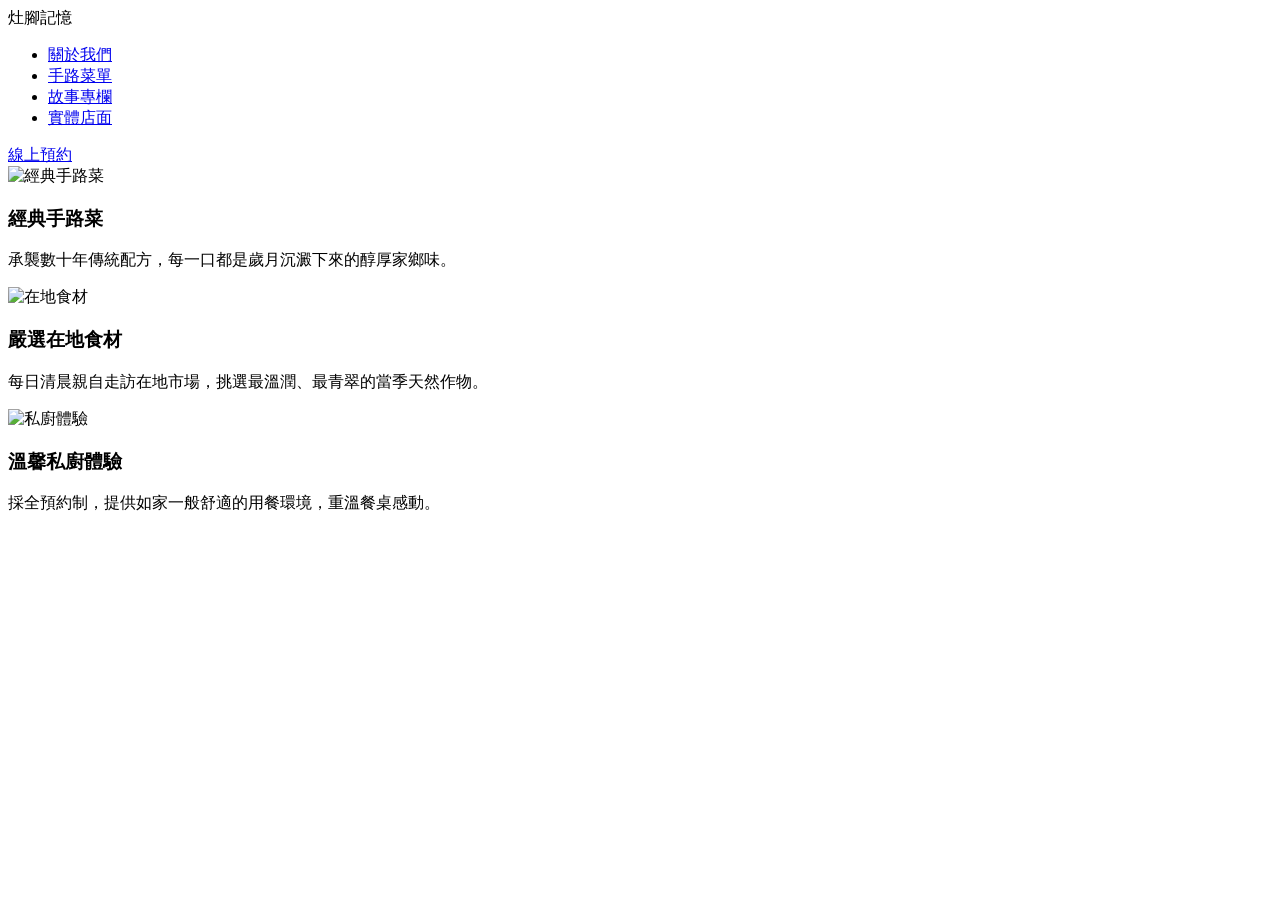
==== Q2/index.html @ 017bb363 "Create index.html" ====
<!DOCTYPE html>
<html lang="zh-Hant">
<head>
    <meta charset="UTF-8">
    <meta name="viewport" content="width=device-width, initial-scale=1.0">
    <title>Q2: Flex - 介面組件</title>
    <link rel="stylesheet" href="style.css">
</head>
<body>

    <nav class="navbar">
        <div class="nav-logo">灶腳記憶</div>
        <ul class="nav-links">
            <li><a href="#">關於我們</a></li>
            <li><a href="#">手路菜單</a></li>
            <li><a href="#">故事專欄</a></li>
            <li><a href="#">實體店面</a></li>
        </ul>
        <a href="#" class="nav-cta">線上預約</a>
    </nav>

    <main class="card-container">
        <section class="card-row">
            
            <article class="flex-card">
                <img src="images/thumb1.jpg" alt="經典手路菜" class="card-thumb">
                <div class="card-content">
                    <h3 class="card-item-title">經典手路菜</h3>
                    <p class="card-item-desc">承襲數十年傳統配方，每一口都是歲月沉澱下來的醇厚家鄉味。</p>
                </div>
            </article>

            <article class="flex-card">
                <img src="images/thumb2.jpg" alt="在地食材" class="card-thumb">
                <div class="card-content">
                    <h3 class="card-item-title">嚴選在地食材</h3>
                    <p class="card-item-desc">每日清晨親自走訪在地市場，挑選最溫潤、最青翠的當季天然作物。</p>
                </div>
            </article>

            <article class="flex-card">
                <img src="images/thumb3.jpg" alt="私廚體驗" class="card-thumb">
                <div class="card-content">
                    <h3 class="card-item-title">溫馨私廚體驗</h3>
                    <p class="card-item-desc">採全預約制，提供如家一般舒適的用餐環境，重溫餐桌感動。</p>
                </div>
            </article>

        </section>
    </main>

</body>
</html>
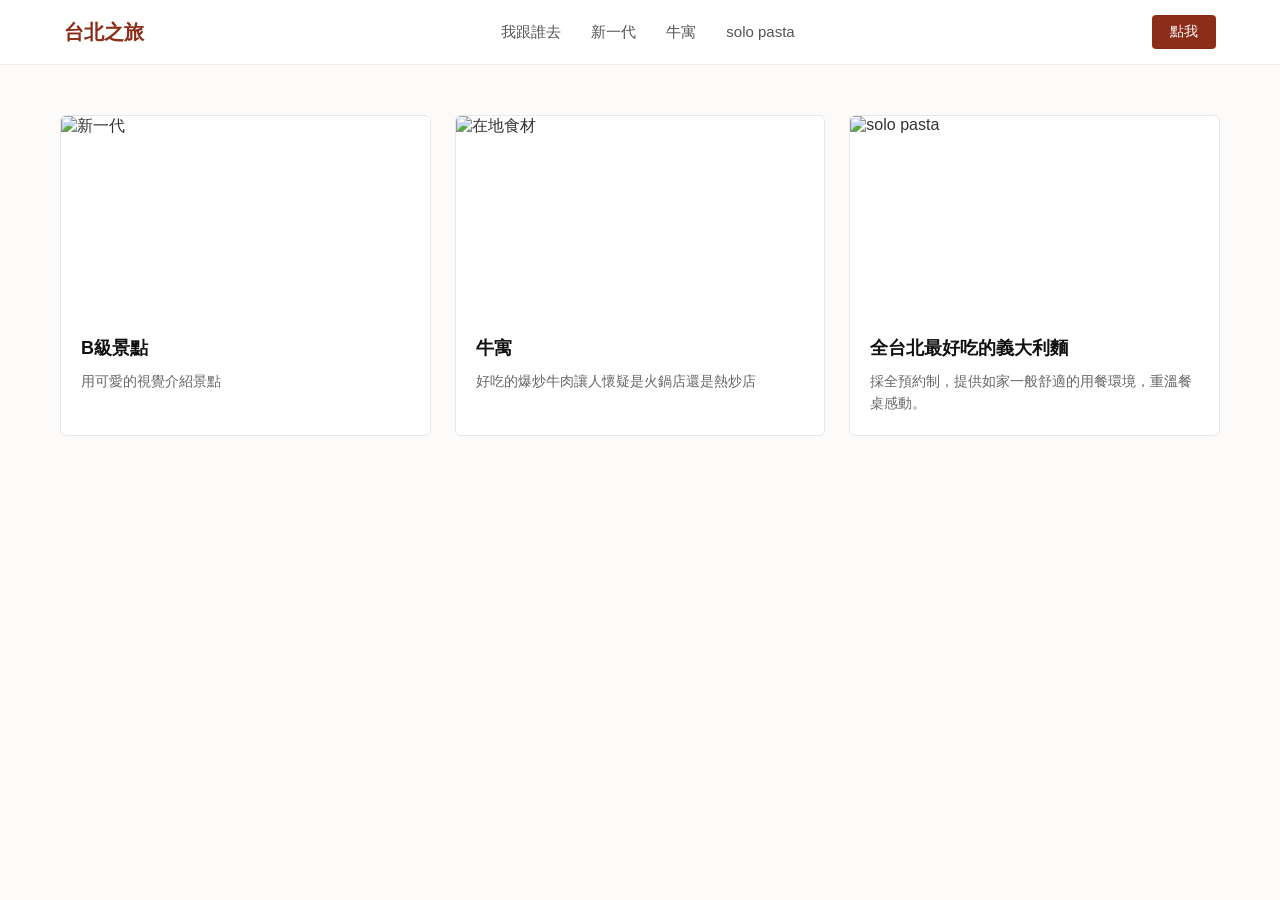
==== commit cc55c8f8: "Update index.html" ====
--- a/Q2/index.html
+++ b/Q2/index.html
@@ -9,39 +9,39 @@
 <body>
 
     <nav class="navbar">
-        <div class="nav-logo">灶腳記憶</div>
+        <div class="nav-logo">台北之旅</div>
         <ul class="nav-links">
-            <li><a href="#">關於我們</a></li>
-            <li><a href="#">手路菜單</a></li>
-            <li><a href="#">故事專欄</a></li>
-            <li><a href="#">實體店面</a></li>
+            <li><a href="#">我跟誰去</a></li>
+            <li><a href="#">新一代</a></li>
+            <li><a href="#">牛寓</a></li>
+            <li><a href="#">solo pasta</a></li>
         </ul>
-        <a href="#" class="nav-cta">線上預約</a>
+        <a href="#" class="nav-cta">點我</a>
     </nav>
 
     <main class="card-container">
         <section class="card-row">
             
             <article class="flex-card">
-                <img src="images/thumb1.jpg" alt="經典手路菜" class="card-thumb">
+                <img src="images/thumb1.jpg" alt="新一代" class="card-thumb">
                 <div class="card-content">
-                    <h3 class="card-item-title">經典手路菜</h3>
-                    <p class="card-item-desc">承襲數十年傳統配方，每一口都是歲月沉澱下來的醇厚家鄉味。</p>
+                    <h3 class="card-item-title">B級景點</h3>
+                    <p class="card-item-desc">用可愛的視覺介紹景點</p>
                 </div>
             </article>
 
             <article class="flex-card">
                 <img src="images/thumb2.jpg" alt="在地食材" class="card-thumb">
                 <div class="card-content">
-                    <h3 class="card-item-title">嚴選在地食材</h3>
-                    <p class="card-item-desc">每日清晨親自走訪在地市場，挑選最溫潤、最青翠的當季天然作物。</p>
+                    <h3 class="card-item-title">牛寓</h3>
+                    <p class="card-item-desc">好吃的爆炒牛肉讓人懷疑是火鍋店還是熱炒店</p>
                 </div>
             </article>
 
             <article class="flex-card">
-                <img src="images/thumb3.jpg" alt="私廚體驗" class="card-thumb">
+                <img src="images/thumb3.jpg" alt="solo pasta" class="card-thumb">
                 <div class="card-content">
-                    <h3 class="card-item-title">溫馨私廚體驗</h3>
+                    <h3 class="card-item-title">全台北最好吃的義大利麵</h3>
                     <p class="card-item-desc">採全預約制，提供如家一般舒適的用餐環境，重溫餐桌感動。</p>
                 </div>
             </article>
--- a/Q2/style.css
+++ b/Q2/style.css
@@ -0,0 +1,139 @@
+* {
+    margin: 0;
+    padding: 0;
+    box-sizing: border-box;
+}
+
+body {
+    background-color: #fcfbfa;
+    font-family: sans-serif;
+    color: #333;
+}
+
+/* ==========================================
+   1. 導覽列組件 (Flex 應用)
+   ========================================== */
+.navbar {
+    display: flex;
+    justify-content: space-between; /* 題目要求：主軸對齊 */
+    align-items: center;            /* 題目要求：交叉軸對齊 */
+    gap: 20px;                      /* 題目要求：間距 */
+    padding: 15px 5%;
+    background-color: #ffffff;
+    border-bottom: 1px solid #eee;
+}
+
+.nav-logo {
+    font-size: 20px;
+    font-weight: bold;
+    color: #8c2d19; /* 復古紅 */
+}
+
+.nav-links {
+    display: flex;
+    list-style: none;
+    gap: 30px; /* 連結之間的間距 */
+}
+
+.nav-links a {
+    text-decoration: none;
+    color: #555;
+    font-size: 15px;
+}
+
+.nav-cta {
+    text-decoration: none;
+    background-color: #8c2d19;
+    color: white;
+    padding: 8px 18px;
+    border-radius: 4px;
+    font-size: 14px;
+}
+
+/* ==========================================
+   2. 卡片列組件 (Flex 應用)
+   ========================================== */
+.card-container {
+    max-width: 1200px;
+    margin: 50px auto;
+    padding: 0 20px;
+}
+
+.card-row {
+    display: flex;
+    justify-content: space-between; /* 題目要求 */
+    align-items: stretch;           /* 讓所有卡片高度保持一致 */
+    gap: 24px;                      /* 題目要求 */
+}
+
+.flex-card {
+    display: flex;
+    flex-direction: column;         /* 卡片內部圖片與文字垂直排列 */
+    flex-grow: 1;                   /* 題目要求：不使用固定寬度，使用 flex-grow 彈性拉伸 */
+    flex-basis: 30%;                /* 預設分配約 30% 的基礎寬度 */
+    background-color: white;
+    border: 1px solid #e8e8e8;
+    border-radius: 6px;
+    overflow: hidden;
+}
+
+.card-thumb {
+    width: 100%;
+    height: 200px;
+    object-fit: cover;              /* 防止圖片變形 */
+}
+
+.card-content {
+    padding: 20px;
+}
+
+.card-item-title {
+    font-size: 18px;
+    margin-bottom: 10px;
+    color: #111;
+}
+
+.card-item-desc {
+    font-size: 14px;
+    color: #666;
+    line-height: 1.6;
+}
+
+/* ==========================================
+   3. 響應式斷點設計 (RWD 320px, 768px, 1200px)
+   ========================================== */
+
+/* 平板尺寸 (768px 以下) */
+@media (max-width: 768px) {
+    .nav-links {
+        gap: 15px; /* 縮小導覽連結間距 */
+    }
+    .nav-links a {
+        font-size: 14px;
+    }
+}
+
+/* 手機尺寸 (480px / 320px 適用) */
+@media (max-width: 600px) {
+    /* 導覽列改為垂直向排列以防破版 */
+    .navbar {
+        flex-direction: column;
+        gap: 12px;
+        text-align: center;
+        padding: 15px;
+    }
+    
+    .nav-links {
+        gap: 10px;
+    }
+
+    /* 卡片列從橫排「變形」為單欄直排 */
+    .card-row {
+        flex-direction: column;
+        gap: 20px;
+    }
+    
+    .flex-card {
+        flex-basis: 100%; /* 手機版時佔滿 100% 寬度 */
+    }
+}
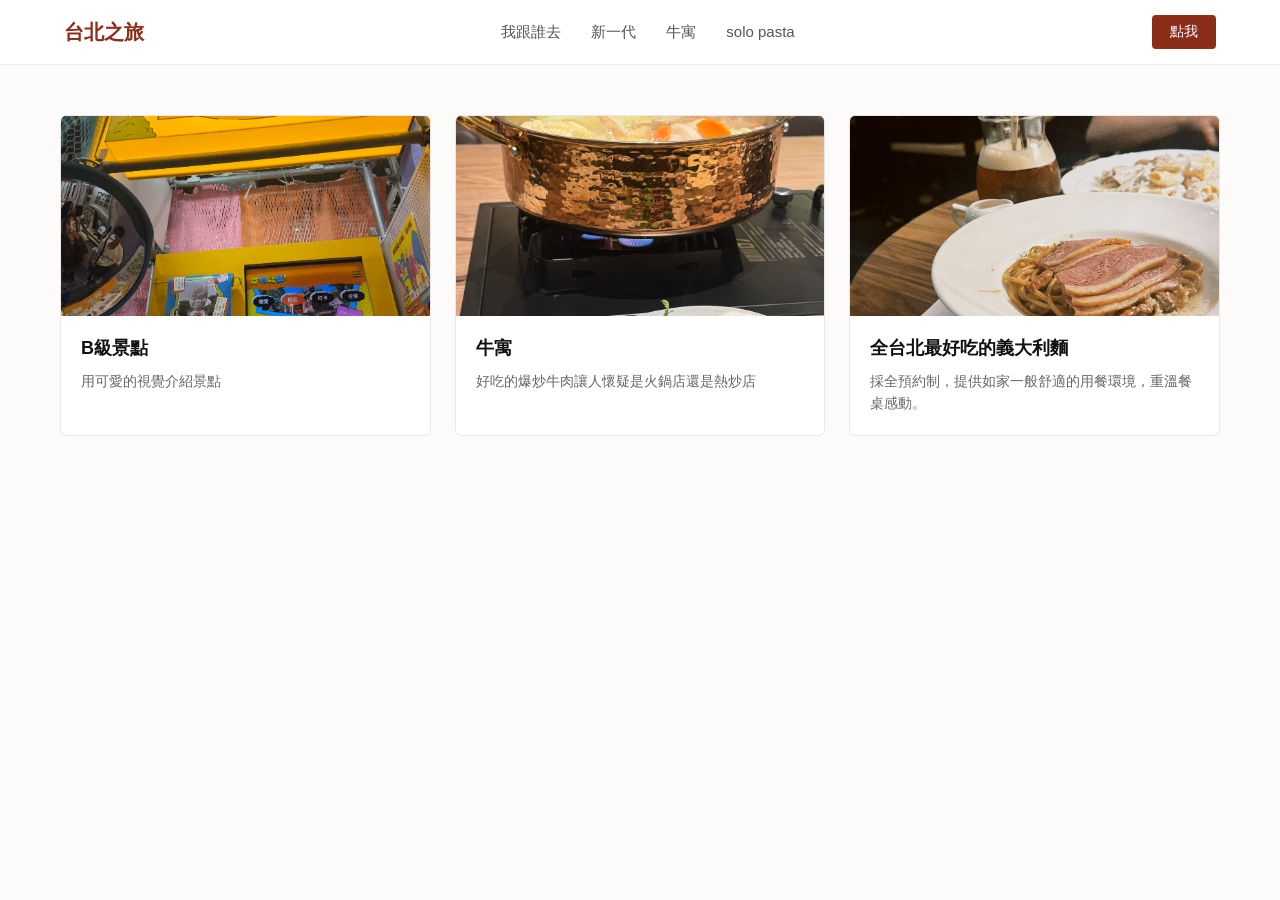
==== commit 8d6ef0da: "Update index.html" ====
--- a/Q2/index.html
+++ b/Q2/index.html
@@ -23,7 +23,7 @@
         <section class="card-row">
             
             <article class="flex-card">
-                <img src="images/thumb1.jpg" alt="新一代" class="card-thumb">
+                <img src="images/IMG_3211.jpeg" alt="新一代" class="card-thumb">
                 <div class="card-content">
                     <h3 class="card-item-title">B級景點</h3>
                     <p class="card-item-desc">用可愛的視覺介紹景點</p>
@@ -31,7 +31,7 @@
             </article>
 
             <article class="flex-card">
-                <img src="images/thumb2.jpg" alt="在地食材" class="card-thumb">
+                <img src="images/IMG_3214.jpeg" alt="在地食材" class="card-thumb">
                 <div class="card-content">
                     <h3 class="card-item-title">牛寓</h3>
                     <p class="card-item-desc">好吃的爆炒牛肉讓人懷疑是火鍋店還是熱炒店</p>
@@ -39,7 +39,7 @@
             </article>
 
             <article class="flex-card">
-                <img src="images/thumb3.jpg" alt="solo pasta" class="card-thumb">
+                <img src="images/classicu 2026-05-24 1233246BE937187066.jpeg" alt="solo pasta" class="card-thumb">
                 <div class="card-content">
                     <h3 class="card-item-title">全台北最好吃的義大利麵</h3>
                     <p class="card-item-desc">採全預約制，提供如家一般舒適的用餐環境，重溫餐桌感動。</p>
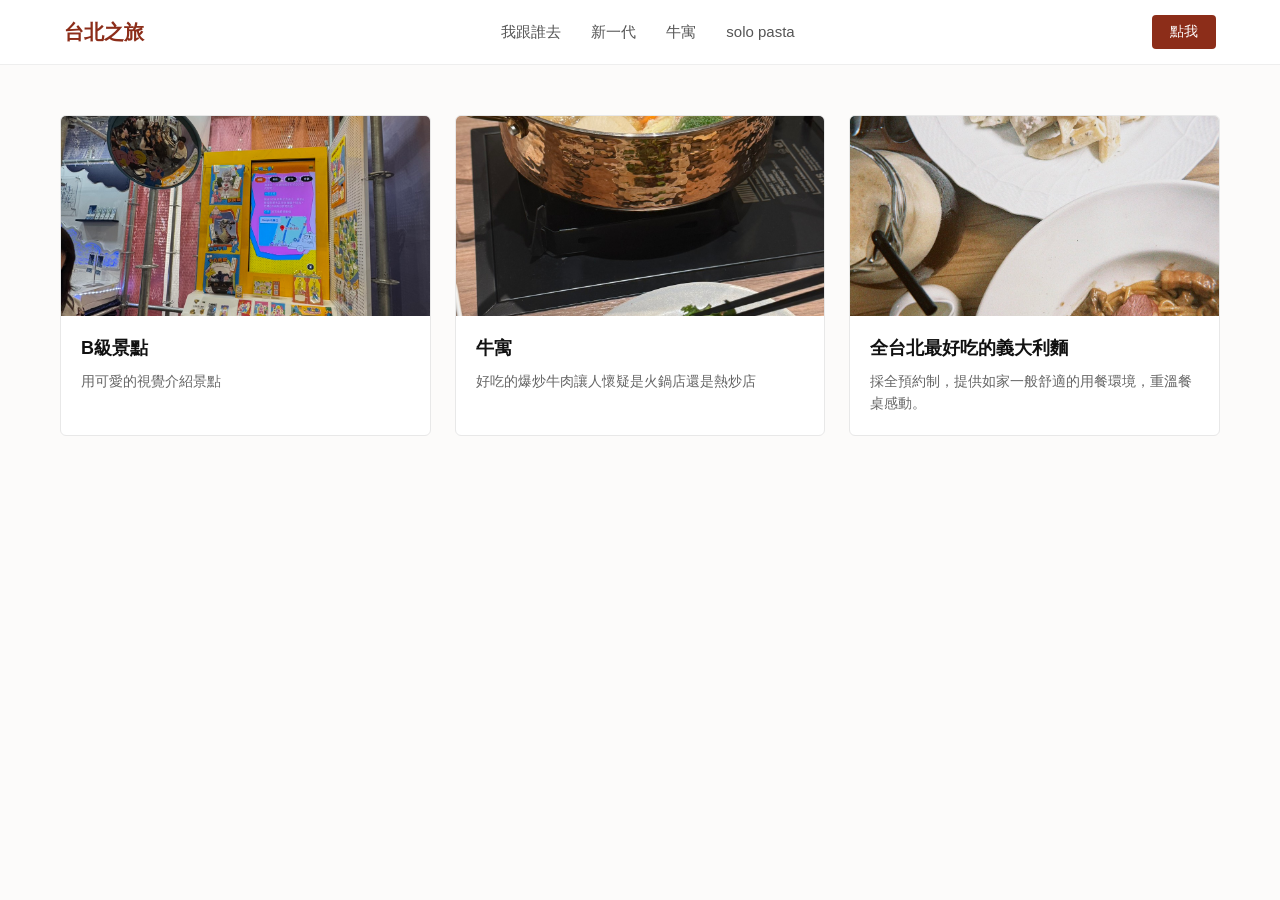
==== commit 01c9298e: "Update index.html" ====
--- a/Q2/index.html
+++ b/Q2/index.html
@@ -23,7 +23,7 @@
         <section class="card-row">
             
             <article class="flex-card">
-                <img src="images/IMG_3211.jpeg" alt="新一代" class="card-thumb">
+                <img src="images/S__24698883.jpg" alt="新一代" class="card-thumb">
                 <div class="card-content">
                     <h3 class="card-item-title">B級景點</h3>
                     <p class="card-item-desc">用可愛的視覺介紹景點</p>
@@ -31,7 +31,7 @@
             </article>
 
             <article class="flex-card">
-                <img src="images/IMG_3214.jpeg" alt="在地食材" class="card-thumb">
+                <img src="images/S__24690852_0.jpg" alt="在地食材" class="card-thumb">
                 <div class="card-content">
                     <h3 class="card-item-title">牛寓</h3>
                     <p class="card-item-desc">好吃的爆炒牛肉讓人懷疑是火鍋店還是熱炒店</p>
@@ -39,7 +39,7 @@
             </article>
 
             <article class="flex-card">
-                <img src="images/classicu 2026-05-24 1233246BE937187066.jpeg" alt="solo pasta" class="card-thumb">
+                <img src="images/S__24690851_0.jpg" alt="solo pasta" class="card-thumb">
                 <div class="card-content">
                     <h3 class="card-item-title">全台北最好吃的義大利麵</h3>
                     <p class="card-item-desc">採全預約制，提供如家一般舒適的用餐環境，重溫餐桌感動。</p>
